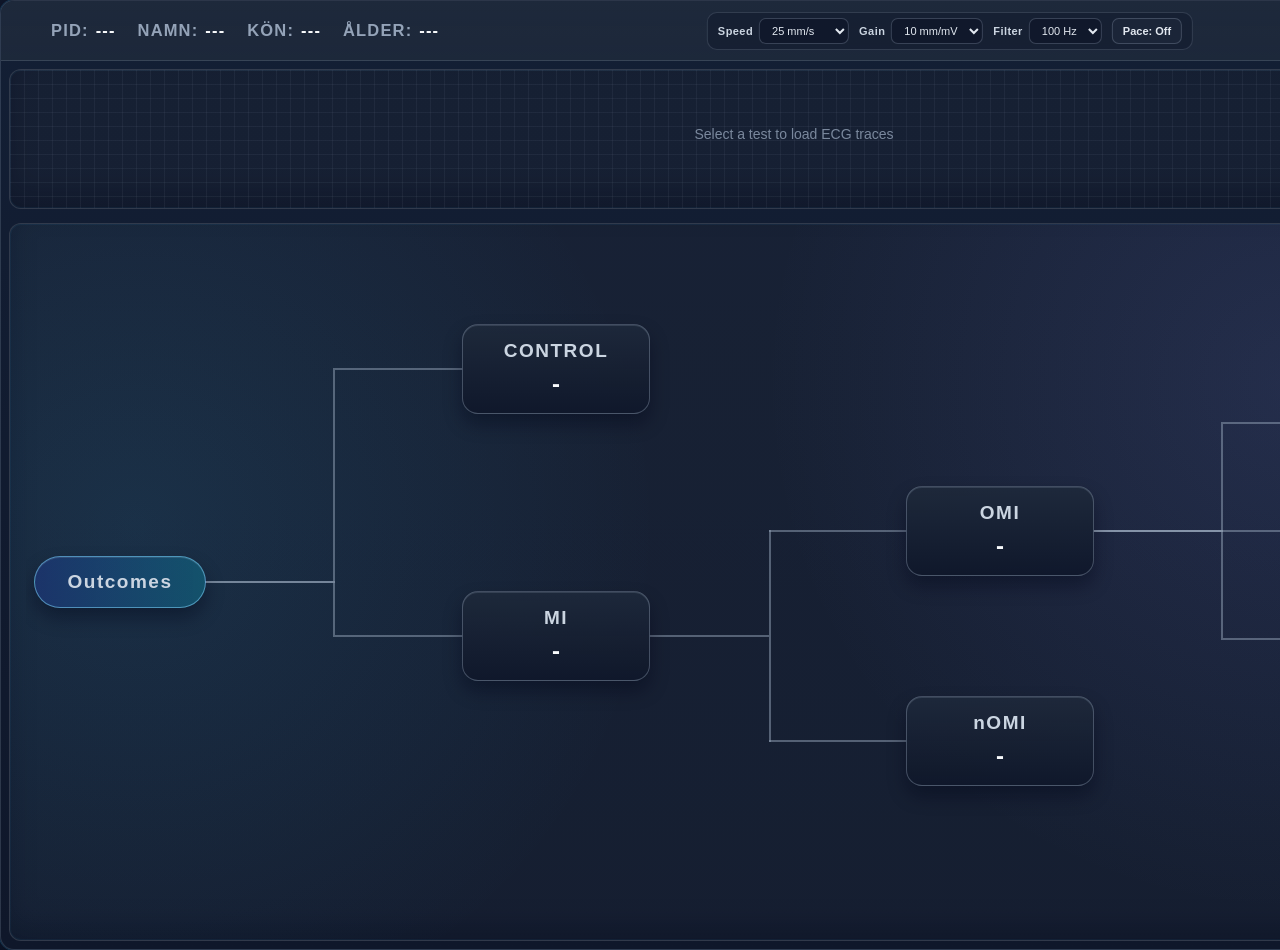
==== index.html @ ae6bd8fe "Initial ECG app UI and API" ====
<!doctype html>
<html lang="en">

<head>
  <meta charset="UTF-8" />
  <meta name="viewport" content="width=device-width, initial-scale=1.0" />
  <title>ECG App</title>
  <link rel="stylesheet" href="./styles.css" />
</head>

<body>
  <div class="app-viewport">
    <div class="app-shell">
      <header class="top-bar">
        <div class="patient-meta">
          <span class="meta-item">PID: <strong id="patient-pid">---</strong></span>
          <span class="meta-item">NAMN: <strong id="patient-name">---</strong></span>
          <span class="meta-item">KÖN: <strong id="patient-sex">---</strong></span>
          <span class="meta-item">ÅLDER: <strong id="patient-age">---</strong></span>
        </div>

        <div class="ecg-toolbar" aria-label="ECG display controls">
          <label class="ecg-control">
            <span>Speed</span>
            <select id="ecg-speed">
              <option value="12.5">12.5 mm/s</option>
              <option value="25" selected>25 mm/s</option>
              <option value="50">50 mm/s</option>
            </select>
          </label>
          <label class="ecg-control">
            <span>Gain</span>
            <select id="ecg-gain">
              <option value="5">5 mm/mV</option>
              <option value="10" selected>10 mm/mV</option>
              <option value="20">20 mm/mV</option>
            </select>
          </label>
          <label class="ecg-control">
            <span>Filter</span>
            <select id="ecg-filter">
              <option value="40">40 Hz</option>
              <option value="100" selected>100 Hz</option>
              <option value="150">150 Hz</option>
            </select>
          </label>
          <button type="button" class="ecg-pace-toggle" id="ecg-pace-toggle" aria-pressed="false">
            Pace: Off
          </button>
        </div>

        <div class="top-actions">
          <span class="doctor-name">Anders, Andersson</span>
          <div class="action-buttons">
            <button type="button" class="action-btn action-btn-ghost">✎ Sign</button>
            <button type="button" class="action-btn action-btn-primary">Print</button>
          </div>
        </div>
      </header>

      <div class="workspace">
        <main class="main-area" id="main-area">
          <div class="top-row" id="top-row">
            <section class="panel panel-ecg" id="ecg-panel" aria-label="ECG visualization area">
              <div class="panel-content panel-grid ecg-top-content">
                <svg class="ecg-cabrera-svg" id="ecg-cabrera-svg" aria-label="ECG Cabrera visualization"></svg>
              </div>
            </section>

            <div class="panel-resizer" id="panel-resizer" role="separator" aria-label="Resize ECG and prediction panels"
              aria-orientation="vertical" tabindex="0">
              <span class="resizer-arrow" aria-hidden="true">↕</span>
            </div>
          </div>

          <section class="panel panel-prediction" id="prediction-panel" aria-label="Prediction results area">
            <div class="panel-content prediction-panel-content">
              <div class="st-warning-node is-hidden" aria-label="ST elevation warning" aria-hidden="true">
                <span class="warning-icon" aria-hidden="true">⚠</span>
                <span class="warning-text">ST elevation detected</span>
              </div>
              <div class="tree-root" id="tree-root" data-line-style="straight">
                <svg class="tree-lines-svg" aria-hidden="true">
                  <path class="tree-edge" data-edge-key="outcomes-control" d=""></path>
                  <path class="tree-edge" data-edge-key="outcomes-mi" d=""></path>
                  <path class="tree-edge" data-edge-key="mi-split" d=""></path>
                  <path class="tree-edge" data-edge-key="mi-omi" d=""></path>
                  <path class="tree-edge" data-edge-key="mi-nomi" d=""></path>
                  <path class="tree-edge" data-edge-key="omi-omi_lm_lad" d=""></path>
                  <path class="tree-edge" data-edge-key="omi-omi_lcx" d=""></path>
                  <path class="tree-edge" data-edge-key="omi-omi_rca" d=""></path>
                </svg>
                <div class="tree-branch has-children" data-branch="outcomes">
                  <div class="tree-node root" data-outcome-key="outcomes">
                    <span class="node-title">Outcomes</span>
                  </div>
                  <div class="tree-children">
                    <div class="tree-branch" data-branch="control">
                      <div class="tree-node level-1 control" data-outcome-key="control">
                        <span class="node-title">CONTROL</span>
                        <span class="node-value" id="node-control">-</span>
                      </div>
                    </div>
                    <div class="tree-branch has-children" data-branch="mi">
                      <div class="tree-node level-1 mi" data-outcome-key="mi">
                        <span class="node-title">MI</span>
                        <span class="node-value" id="node-mi">-</span>
                      </div>
                      <div class="tree-children">
                        <div class="tree-branch has-children" data-branch="omi">
                          <div class="tree-node level-2 omi" data-outcome-key="omi">
                            <span class="node-title">OMI</span>
                            <span class="node-value" id="node-omi">-</span>
                          </div>
                          <div class="tree-children">
                            <div class="tree-branch" data-branch="omi_lm_lad">
                              <div class="tree-node level-3 omi-lm-lad" data-outcome-key="omi_lm_lad">
                                <span class="node-title">OMI LM/LAD</span>
                                <span class="node-value" id="node-omi-lm-lad">-</span>
                              </div>
                            </div>
                            <div class="tree-branch" data-branch="omi_lcx">
                              <div class="tree-node level-3 omi-lcx" data-outcome-key="omi_lcx">
                                <span class="node-title">OMI LCX</span>
                                <span class="node-value" id="node-omi-lcx">-</span>
                              </div>
                            </div>
                            <div class="tree-branch" data-branch="omi_rca">
                              <div class="tree-node level-3 omi-rca" data-outcome-key="omi_rca">
                                <span class="node-title">OMI RCA</span>
                                <span class="node-value" id="node-omi-rca">-</span>
                              </div>
                            </div>
                          </div>
                        </div>
                        <div class="tree-branch" data-branch="nomi">
                          <div class="tree-node level-2 nomi" data-outcome-key="nomi">
                            <span class="node-title">nOMI</span>
                            <span class="node-value" id="node-nomi">-</span>
                          </div>
                        </div>
                      </div>
                    </div>
                  </div>
                </div>
              </div>
            </div>
          </section>
        </main>

        <aside class="right-bar" aria-label="Right sidebar">
          <section class="sidebar-block previous-tests-block">
            <h3>Previous ECG tests</h3>
            <div class="tests-list" id="previous-tests-list"></div>
          </section>
        </aside>
      </div>
    </div>
  </div>

  <script src="./app.js"></script>
</body>

</html>
---- styles.css ----
:root {
  --canvas-w: 1900px;
  --canvas-h: 950px;
  --bg: #0f172a;
  --frame: #1e293b;
  --frame-soft: rgba(148, 163, 184, 0.22);
  --topbar: rgba(30, 41, 59, 0.88);
  --panel: rgba(30, 41, 59, 0.7);
  --sidebar: rgba(30, 41, 59, 0.64);
  --text: #f8fafc;
  --text-dim: #94a3b8;
  --button: rgba(56, 189, 248, 0.2);
  --button-strong: #38bdf8;
  --button-text: #e2e8f0;
  --grid-line: rgba(148, 163, 184, 0.08);
  --divider: #38bdf8;
  --glow: 0 0 0 1px rgba(56, 189, 248, 0.2), 0 20px 40px rgba(2, 8, 22, 0.55);
  --topbar-height: 60px;
  --rightbar-width: 268px;
  --panel-gap: 14px;
  --splitter-width: 20px;
}

* {
  box-sizing: border-box;
}

html,
body {
  margin: 0;
  height: 100%;
  font-family: "Inter", "Segoe UI", Tahoma, Geneva, Verdana, sans-serif;
  color: var(--text);
  background-image:
    radial-gradient(at 0% 0%, rgba(15, 23, 42, 1) 0px, transparent 50%),
    radial-gradient(at 100% 0%, rgba(30, 58, 138, 0.2) 0px, transparent 50%),
    radial-gradient(at 100% 100%, rgba(49, 46, 129, 0.2) 0px, transparent 50%);
  background-color: var(--bg);
}

body {
  display: grid;
  place-items: center;
  overflow: hidden;
}

.app-viewport {
  width: var(--canvas-w);
  height: var(--canvas-h);
  min-width: var(--canvas-w);
  min-height: var(--canvas-h);
  max-width: var(--canvas-w);
  max-height: var(--canvas-h);
  padding: 0;
  overflow: hidden;
}

.app-shell {
  width: 100%;
  height: 100%;
  border: 1px solid var(--frame-soft);
  border-radius: 14px;
  display: grid;
  grid-template-rows: var(--topbar-height) 1fr;
  background: linear-gradient(180deg, #131f35 0%, #0f172a 100%);
  box-shadow: var(--glow);
  overflow: hidden;
}

.top-bar {
  position: relative;
  border-bottom: 1px solid var(--frame-soft);
  display: flex;
  align-items: center;
  justify-content: space-between;
  padding: 0 16px 0 calc(16px + var(--splitter-width) + var(--panel-gap));
  gap: 16px;
  background: linear-gradient(180deg, rgba(30, 41, 59, 0.95) 0%, var(--topbar) 100%);
}

.ecg-toolbar {
  position: absolute;
  left: 50%;
  transform: translateX(-50%);
  display: flex;
  align-items: center;
  gap: 10px;
  padding: 5px 10px;
  border: 1px solid rgba(148, 163, 184, 0.22);
  border-radius: 10px;
  background: rgba(15, 23, 42, 0.42);
}

.ecg-control {
  display: inline-flex;
  align-items: center;
  gap: 6px;
  color: #cbd5e1;
  font-size: 11px;
  font-weight: 600;
  letter-spacing: 0.04em;
}

.ecg-control select {
  height: 26px;
  border-radius: 7px;
  border: 1px solid rgba(148, 163, 184, 0.3);
  background: rgba(15, 23, 42, 0.8);
  color: #e2e8f0;
  font-size: 11px;
  padding: 0 8px;
}

.ecg-pace-toggle {
  height: 26px;
  border-radius: 7px;
  border: 1px solid rgba(148, 163, 184, 0.3);
  background: rgba(30, 41, 59, 0.7);
  color: #e2e8f0;
  font-size: 11px;
  font-weight: 700;
  padding: 0 10px;
  cursor: pointer;
}

.ecg-pace-toggle[aria-pressed="true"] {
  border-color: rgba(248, 113, 113, 0.6);
  color: #fecaca;
  background: rgba(127, 29, 29, 0.45);
}

.patient-meta {
  display: flex;
  align-items: center;
  gap: 22px;
  font-size: 16.5px;
  letter-spacing: 0.07em;
  color: var(--text-dim);
}

.meta-item {
  display: inline-flex;
  gap: 7px;
  font-weight: 600;
}

.patient-meta strong {
  color: var(--text);
  font-weight: 700;
}

.top-actions {
  display: flex;
  align-items: center;
  gap: 20px;
  font-size: 16.5px;
  margin-left: auto;
  margin-right: calc(var(--splitter-width) + var(--panel-gap));
}

.action-buttons {
  display: flex;
  align-items: center;
  gap: 20px;
}

.doctor-name {
  margin-right: 0;
  margin-left: 0;
  color: #d3e3ff;
  font-size: 19.5px;
  font-weight: 600;
  text-align: right;
}

.action-btn {
  border: 1.3px solid rgba(56, 189, 248, 0.35);
  background: var(--button);
  color: var(--button-text);
  border-radius: 8px;
  font-size: 19.5px;
  font-weight: 600;
  cursor: pointer;
  height: 38px;
  padding: 0 14px;
}

.action-btn-ghost {
  background: rgba(30, 58, 138, 0.2);
}

.action-btn-primary {
  background: linear-gradient(90deg, #38bdf8 0%, #818cf8 100%);
  border-color: rgba(129, 140, 248, 0.85);
}

.workspace {
  min-height: 0;
  display: grid;
  grid-template-columns: 1fr var(--rightbar-width);
  gap: 10px;
  padding: 8px;
}

.main-area {
  min-height: 0;
  border: none;
  border-radius: 0;
  padding: 0;
  display: grid;
  grid-template-rows: 1fr 1fr;
  row-gap: var(--panel-gap);
  background: transparent;
}

.top-row {
  min-height: 0;
  min-width: 0;
  display: grid;
  grid-template-columns: minmax(0, 1fr) var(--splitter-width);
  column-gap: var(--panel-gap);
}

.panel {
  background: var(--panel);
  border: 1px solid rgba(255, 255, 255, 0.1);
  border-radius: 12px;
  min-height: 140px;
  min-width: 0;
  box-shadow: inset 0 0 0 1px rgba(56, 189, 248, 0.08), inset 0 -14px 24px rgba(2, 6, 23, 0.35);
  position: relative;
  overflow: hidden;
}

.panel-prediction {
  width: calc(100% - (var(--splitter-width) + var(--panel-gap)));
  justify-self: start;
}

.panel-resizer {
  width: var(--splitter-width);
  height: 100%;
  cursor: row-resize;
  user-select: none;
  display: flex;
  align-items: center;
  justify-content: center;
  background: linear-gradient(180deg, rgba(56, 189, 248, 0.24) 0%, rgba(129, 140, 248, 0.2) 100%);
  border: 1px solid rgba(56, 189, 248, 0.35);
  border-radius: 999px;
  color: #dbeafe;
}

.panel-resizer:hover .resizer-arrow,
.panel-resizer:focus-visible .resizer-arrow {
  color: #b7d0ff;
}

.panel-resizer.is-dragging .resizer-arrow {
  color: #d4e5ff;
}

.resizer-arrow {
  font-size: 17px;
  line-height: 1;
}

.right-bar {
  border: 1px solid var(--frame-soft);
  border-radius: 12px;
  background: linear-gradient(180deg, rgba(30, 58, 138, 0.24) 0%, var(--sidebar) 100%);
  padding: 12px;
  display: grid;
  grid-template-rows: 1fr;
  gap: 12px;
  min-height: 0;
}

.panel-content {
  width: 100%;
  height: 100%;
}

.prediction-panel-content {
  position: relative;
  padding: 16px;
  background:
    radial-gradient(circle at 8% 42%, rgba(56, 189, 248, 0.1) 0%, transparent 35%),
    radial-gradient(circle at 82% 22%, rgba(129, 140, 248, 0.12) 0%, transparent 38%),
    linear-gradient(180deg, rgba(15, 23, 42, 0.22) 0%, rgba(15, 23, 42, 0.35) 100%);
}

.ecg-top-content {
  position: relative;
  padding: 10px;
}

.ecg-overlay-label {
  position: absolute;
  top: 10px;
  left: 14px;
  z-index: 2;
  font-size: 12px;
  letter-spacing: 0.08em;
  text-transform: uppercase;
  color: rgba(186, 230, 253, 0.82);
  font-weight: 700;
  pointer-events: none;
}

.ecg-cabrera-svg {
  position: absolute;
  inset: 10px;
  width: calc(100% - 20px);
  height: calc(100% - 20px);
}

.ecg-cell-label {
  fill: rgba(191, 219, 254, 0.9);
  font-size: 11px;
  font-weight: 700;
  letter-spacing: 0.06em;
  text-transform: uppercase;
}

.ecg-cell-label-secondary {
  fill: rgba(148, 163, 184, 0.9);
}

.ecg-lane-divider {
  stroke: rgba(148, 163, 184, 0.26);
  stroke-width: 1;
}

.ecg-cell-box {
  fill: transparent;
  stroke: rgba(148, 163, 184, 0.14);
  stroke-width: 1;
}

.ecg-trace {
  fill: none;
  stroke: rgba(56, 189, 248, 0.92);
  stroke-width: 1.15;
  stroke-linecap: round;
  stroke-linejoin: round;
}

.ecg-trace.is-limb {
  stroke: rgba(125, 211, 252, 0.9);
}

.ecg-trace.is-precordial {
  stroke: rgba(56, 189, 248, 0.94);
}

.ecg-pace-marker {
  stroke: rgba(248, 113, 113, 0.9);
  stroke-width: 1.2;
}

/* ---------- Tree layout (nested flex) ---------- */
.tree-root {
  position: absolute;
  inset: 16px;
  display: flex;
  align-items: center;
  justify-content: flex-start;
  padding-left: 8px;
  padding-right: 24px;
  overflow: hidden;
  --tree-hgap: 64px;
  --tree-horizontal-scale: 4;
  --tree-vgap: 18px;
  --edge-color: rgba(148, 163, 184, 0.5);
  --edge-width: 2px;
  --edge-active: rgba(56, 189, 248, 0.95);
}

.tree-branch {
  display: flex;
  align-items: center;
  gap: calc(var(--tree-hgap) * var(--tree-horizontal-scale));
  position: relative;
}

.tree-children {
  display: flex;
  flex-direction: column;
  gap: var(--tree-vgap);
  position: relative;
}

[data-branch="mi"]>.tree-children {
  gap: 12px;
}

.tree-lines-svg {
  position: absolute;
  inset: 0;
  width: 100%;
  height: 100%;
  pointer-events: none;
  overflow: visible;
  z-index: 0;
}

/* ---------- Straight connectors ---------- */
/* Horizontal connector: parent node's right edge -> spine (drawn across the flex gap) */
.tree-branch.has-children>.tree-node::after {
  content: none;
}

/* Vertical spine: each child draws its own half (from child's center toward the midpoint) */
.tree-children>.tree-branch::before {
  content: none;
}

.tree-children>.tree-branch:first-child:not(:only-child)::before {
  content: none;
}

.tree-children>.tree-branch:last-child:not(:only-child)::before {
  content: none;
}

.tree-children>.tree-branch:only-child::before {
  content: none;
}

/* Horizontal tick from spine into child node */
.tree-children>.tree-branch>.tree-node::before {
  content: none;
}

/* Active highlighting for CSS connectors */
.tree-branch.active.has-children>.tree-node::after {
  content: none;
}

.tree-children>.tree-branch.active::before {
  content: none;
}

.tree-children>.tree-branch.active>.tree-node::before {
  content: none;
}

.tree-edge {
  fill: none;
  stroke: var(--edge-color);
  stroke-width: var(--edge-width);
  stroke-linecap: square;
  stroke-linejoin: miter;
  shape-rendering: geometricPrecision;
  transition: stroke 0.2s ease, stroke-width 0.2s ease, filter 0.2s ease;
}

.tree-edge.active {
  stroke: var(--edge-active);
  stroke-width: calc(var(--edge-width) + 1px);
  filter: drop-shadow(0 0 7px rgba(56, 189, 248, 0.45));
}

.st-warning-node {
  position: absolute;
  top: 14px;
  right: 18px;
  display: inline-flex;
  align-items: center;
  gap: 8px;
  padding: 12px 18px;
  border-radius: 16px;
  border: 1px solid rgba(251, 191, 36, 0.55);
  background: linear-gradient(180deg, rgba(69, 39, 9, 0.75) 0%, rgba(30, 41, 59, 0.88) 100%);
  box-shadow: 0 10px 18px rgba(2, 6, 23, 0.38), inset 0 1px 0 rgba(253, 224, 71, 0.2);
  color: #fde68a;
  z-index: 2;
}

.st-warning-node .warning-icon {
  font-size: 24px;
  line-height: 1;
}

.st-warning-node .warning-text {
  font-size: 19px;
  letter-spacing: 0.04em;
  font-weight: 700;
  white-space: nowrap;
}

.is-hidden {
  display: none !important;
}

.tree-node {
  position: relative;
  min-width: 188px;
  padding: 15px 22px;
  border-radius: 16px;
  border: 1px solid rgba(148, 163, 184, 0.38);
  background: linear-gradient(180deg, rgba(30, 41, 59, 0.92) 0%, rgba(15, 23, 42, 0.9) 100%);
  color: #eaf2ff;
  display: grid;
  gap: 8px;
  justify-items: center;
  box-shadow: 0 10px 18px rgba(2, 6, 23, 0.38), inset 0 1px 0 rgba(148, 163, 184, 0.2);
  transition: transform 0.2s ease, border-color 0.2s ease, box-shadow 0.2s ease;
  z-index: 1;
}

.tree-node .node-title {
  font-size: 19px;
  letter-spacing: 0.08em;
  color: #cbd5e1;
  font-weight: 700;
  white-space: nowrap;
}

.tree-node .node-value {
  font-size: 24px;
  font-weight: 700;
  color: #f8fafc;
}

.tree-node.root {
  min-width: 172px;
  padding: 14px 22px;
  border-radius: 999px;
  background: linear-gradient(90deg, rgba(30, 58, 138, 0.55) 0%, rgba(14, 116, 144, 0.52) 100%);
  border-color: rgba(125, 211, 252, 0.55);
}

.tree-node.active {
  transform: none;
  border-color: rgba(125, 211, 252, 0.96);
  box-shadow: 0 0 0 1px rgba(125, 211, 252, 0.4), 0 14px 24px rgba(14, 116, 144, 0.35), inset 0 1px 0 rgba(191, 219, 254, 0.35);
}

.sidebar-block {
  border: 1px solid rgba(148, 163, 184, 0.22);
  border-radius: 10px;
  background: rgba(15, 23, 42, 0.38);
  padding: 10px;
  min-height: 0;
}

.previous-tests-block {
  display: grid;
  grid-template-rows: auto minmax(0, 1fr);
  min-height: 0;
  overflow: hidden;
}

.sidebar-block h3 {
  margin: 0 0 10px;
  font-size: 14px;
  font-weight: 600;
  color: #dbeafe;
}

.sidebar-action {
  width: 100%;
  border: 1px solid rgba(56, 189, 248, 0.5);
  background: linear-gradient(90deg, rgba(56, 189, 248, 0.34) 0%, rgba(129, 140, 248, 0.34) 100%);
  border-radius: 8px;
  color: #eff6ff;
  font-size: 12px;
  font-weight: 600;
  padding: 8px 10px;
  cursor: pointer;
}

.tests-list {
  display: grid;
  gap: 8px;
  min-height: 0;
  height: 100%;
  overflow-y: auto;
  overflow-x: hidden;
  padding-right: 6px;
}

.test-item {
  border: 1px solid rgba(148, 163, 184, 0.24);
  border-radius: 8px;
  background: rgba(15, 23, 42, 0.45);
  color: #dbeafe;
  text-align: left;
  padding: 8px;
  cursor: pointer;
}

.test-item[draggable="true"] {
  cursor: grab;
}

.test-item.dragging {
  opacity: 0.5;
  border-color: rgba(56, 189, 248, 0.7);
}

.test-item strong {
  display: block;
  font-size: 12px;
}

.test-item span {
  display: block;
  font-size: 11px;
  color: #93c5fd;
  margin-top: 3px;
}

.test-item.active {
  border-color: rgba(56, 189, 248, 0.85);
  box-shadow: 0 0 0 1px rgba(56, 189, 248, 0.3);
}

.panel-grid {
  background-image:
    linear-gradient(var(--grid-line) 1px, transparent 1px),
    linear-gradient(90deg, var(--grid-line) 1px, transparent 1px),
    linear-gradient(rgba(15, 23, 42, 0.35), rgba(15, 23, 42, 0.35));
  background-size: 14px 14px, 14px 14px, 100% 100%;
}
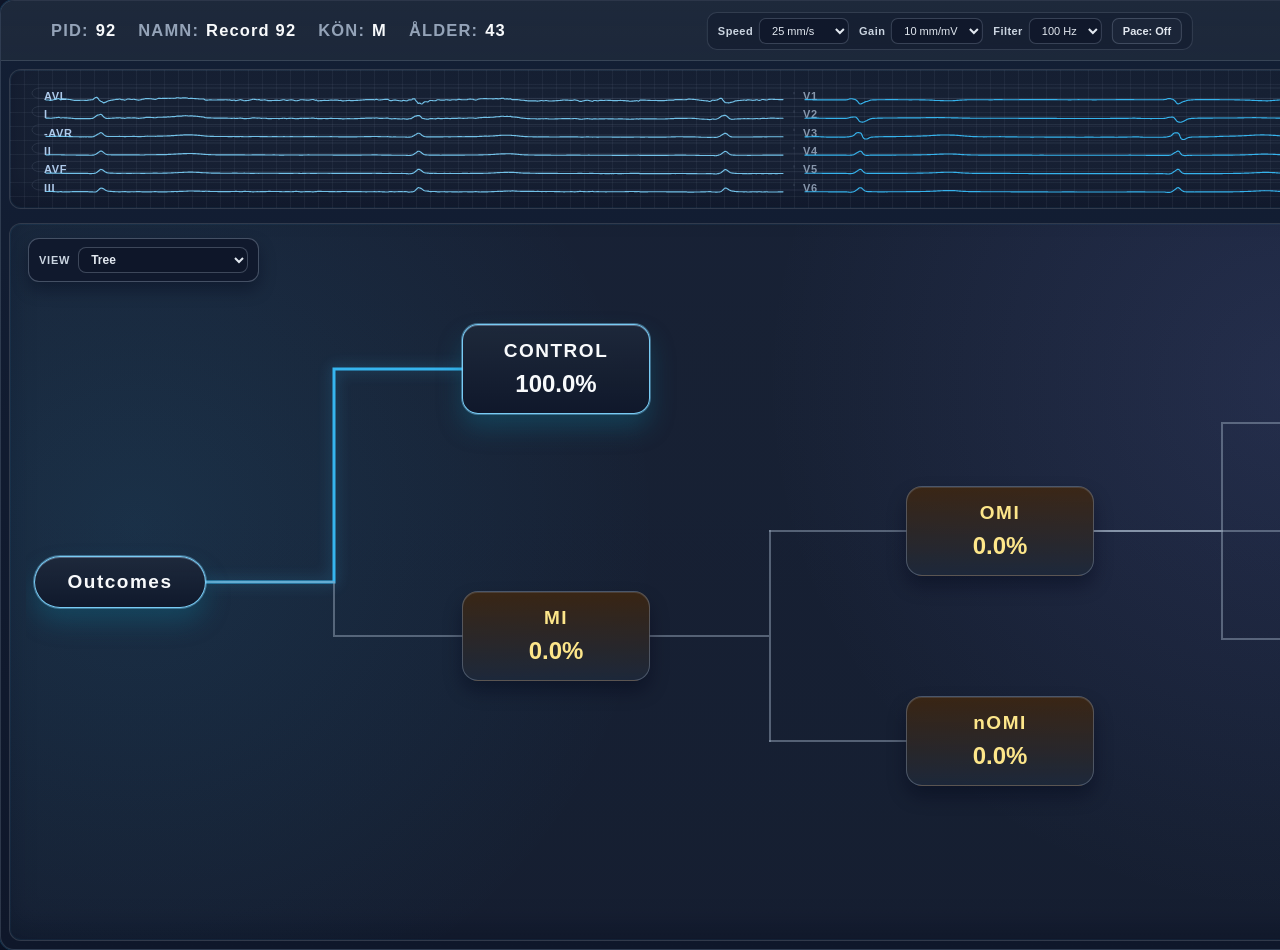
==== commit 17b90682: "Refine prediction views and tree styling" ====
--- a/index.html
+++ b/index.html
@@ -75,10 +75,19 @@
 
           <section class="panel panel-prediction" id="prediction-panel" aria-label="Prediction results area">
             <div class="panel-content prediction-panel-content">
+              <div class="prediction-view-control" aria-label="Prediction view selector">
+                <label class="prediction-view-label" for="prediction-view-select">View</label>
+                <select id="prediction-view-select" class="prediction-view-select">
+                  <option value="tree">Tree</option>
+                  <option value="bars">Probability bars</option>
+                  <option value="summary">Decision summary</option>
+                </select>
+              </div>
               <div class="st-warning-node is-hidden" aria-label="ST elevation warning" aria-hidden="true">
                 <span class="warning-icon" aria-hidden="true">⚠</span>
                 <span class="warning-text">ST elevation detected</span>
               </div>
+              <div class="prediction-alt-view is-hidden" id="prediction-alt-view" aria-live="polite"></div>
               <div class="tree-root" id="tree-root" data-line-style="straight">
                 <svg class="tree-lines-svg" aria-hidden="true">
                   <path class="tree-edge" data-edge-key="outcomes-control" d=""></path>
--- a/styles.css
+++ b/styles.css
@@ -290,6 +290,202 @@
     linear-gradient(180deg, rgba(15, 23, 42, 0.22) 0%, rgba(15, 23, 42, 0.35) 100%);
 }
 
+.prediction-view-control {
+  position: absolute;
+  top: 14px;
+  left: 18px;
+  display: inline-flex;
+  align-items: center;
+  gap: 8px;
+  z-index: 3;
+  padding: 8px 10px;
+  border-radius: 11px;
+  border: 1px solid rgba(148, 163, 184, 0.4);
+  background: rgba(15, 23, 42, 0.82);
+  box-shadow: 0 8px 16px rgba(2, 6, 23, 0.35);
+}
+
+.prediction-view-label {
+  font-size: 11px;
+  letter-spacing: 0.07em;
+  text-transform: uppercase;
+  color: #cbd5e1;
+  font-weight: 700;
+}
+
+.prediction-view-select {
+  border: 1px solid rgba(148, 163, 184, 0.35);
+  border-radius: 8px;
+  background: rgba(15, 23, 42, 0.9);
+  color: #e2e8f0;
+  font-size: 12px;
+  font-weight: 600;
+  padding: 4px 8px;
+  min-width: 170px;
+}
+
+.prediction-alt-view {
+  position: absolute;
+  inset: 16px;
+  padding: 72px 18px 18px;
+  overflow: auto;
+  display: flex;
+  align-items: center;
+  justify-content: center;
+}
+
+.prediction-alt-view>* {
+  width: min(980px, 100%);
+}
+
+.prediction-section-title {
+  margin: 0;
+  font-size: 13px;
+  letter-spacing: 0.08em;
+  color: #93c5fd;
+  text-transform: uppercase;
+  font-weight: 700;
+}
+
+.prediction-bars-shell {
+  display: grid;
+  gap: 14px;
+  border: 1px solid rgba(148, 163, 184, 0.3);
+  border-radius: 14px;
+  padding: 18px 20px;
+  background: rgba(15, 23, 42, 0.78);
+}
+
+.bar-list {
+  display: grid;
+  gap: 12px;
+}
+
+.bar-row {
+  display: grid;
+  grid-template-columns: 186px 1fr 90px;
+  align-items: center;
+  gap: 14px;
+}
+
+.bar-row .bar-key {
+  font-size: 16px;
+  color: #cbd5e1;
+  letter-spacing: 0.03em;
+  font-weight: 600;
+}
+
+.bar-track {
+  height: 16px;
+  border-radius: 999px;
+  background: rgba(30, 41, 59, 0.8);
+  border: 1px solid rgba(148, 163, 184, 0.25);
+  overflow: hidden;
+}
+
+.bar-fill {
+  height: 100%;
+  border-radius: inherit;
+  background: linear-gradient(90deg, rgba(56, 189, 248, 0.85) 0%, rgba(129, 140, 248, 0.85) 100%);
+}
+
+.bar-fill.is-omi {
+  background: linear-gradient(90deg, rgba(248, 113, 113, 0.9) 0%, rgba(239, 68, 68, 0.92) 100%);
+}
+
+.bar-fill.is-nomi {
+  background: linear-gradient(90deg, rgba(251, 191, 36, 0.88) 0%, rgba(245, 158, 11, 0.9) 100%);
+}
+
+.bar-fill.is-control {
+  background: linear-gradient(90deg, rgba(56, 189, 248, 0.85) 0%, rgba(59, 130, 246, 0.9) 100%);
+}
+
+.bar-row .bar-value {
+  text-align: right;
+  font-size: 16px;
+  color: #dbeafe;
+  font-weight: 700;
+}
+
+.summary-shell {
+  display: grid;
+  gap: 14px;
+}
+
+.summary-headline {
+  border: 1px solid rgba(148, 163, 184, 0.3);
+  border-radius: 14px;
+  padding: 20px;
+  background: rgba(15, 23, 42, 0.8);
+}
+
+.summary-headline .lead {
+  display: block;
+  font-size: 14px;
+  color: #93c5fd;
+  letter-spacing: 0.06em;
+  text-transform: uppercase;
+  font-weight: 700;
+}
+
+.summary-headline .main {
+  display: block;
+  margin-top: 8px;
+  font-size: 36px;
+  color: #f8fafc;
+  font-weight: 800;
+}
+
+.summary-top3 {
+  border: 1px solid rgba(148, 163, 184, 0.25);
+  border-radius: 14px;
+  padding: 14px 16px;
+  background: rgba(15, 23, 42, 0.72);
+}
+
+.summary-item {
+  display: grid;
+  grid-template-columns: 1fr auto;
+  gap: 14px;
+  align-items: center;
+  padding: 10px 0;
+  border-bottom: 1px solid rgba(148, 163, 184, 0.15);
+}
+
+.summary-item:last-child {
+  border-bottom: 0;
+}
+
+.summary-item .k {
+  color: #dbeafe;
+  font-size: 16px;
+}
+
+.summary-item .v {
+  color: #f8fafc;
+  font-weight: 700;
+  font-size: 16px;
+}
+
+@media (max-width: 1200px) {
+  .bar-row {
+    grid-template-columns: 126px 1fr 72px;
+    gap: 10px;
+  }
+
+  .bar-row .bar-key,
+  .bar-row .bar-value,
+  .summary-item .k,
+  .summary-item .v {
+    font-size: 14px;
+  }
+
+  .summary-headline .main {
+    font-size: 29px;
+  }
+}
+
 .ecg-top-content {
   position: relative;
   padding: 10px;
@@ -510,10 +706,14 @@
   z-index: 1;
 }
 
+.tree-node:not(.root):not(.control) {
+  background: linear-gradient(180deg, rgba(69, 39, 9, 0.75) 0%, rgba(30, 41, 59, 0.88) 100%);
+}
+
 .tree-node .node-title {
   font-size: 19px;
   letter-spacing: 0.08em;
-  color: #cbd5e1;
+  color: #fde68a;
   font-weight: 700;
   white-space: nowrap;
 }
@@ -521,15 +721,22 @@
 .tree-node .node-value {
   font-size: 24px;
   font-weight: 700;
-  color: #f8fafc;
+  color: #fde68a;
 }
 
 .tree-node.root {
   min-width: 172px;
   padding: 14px 22px;
   border-radius: 999px;
-  background: linear-gradient(90deg, rgba(30, 58, 138, 0.55) 0%, rgba(14, 116, 144, 0.52) 100%);
+  background: linear-gradient(180deg, rgba(30, 41, 59, 0.92) 0%, rgba(15, 23, 42, 0.9) 100%);
   border-color: rgba(125, 211, 252, 0.55);
+}
+
+.tree-node.root .node-title,
+.tree-node.root .node-value,
+.tree-node.control .node-title,
+.tree-node.control .node-value {
+  color: #f8fafc;
 }
 
 .tree-node.active {
